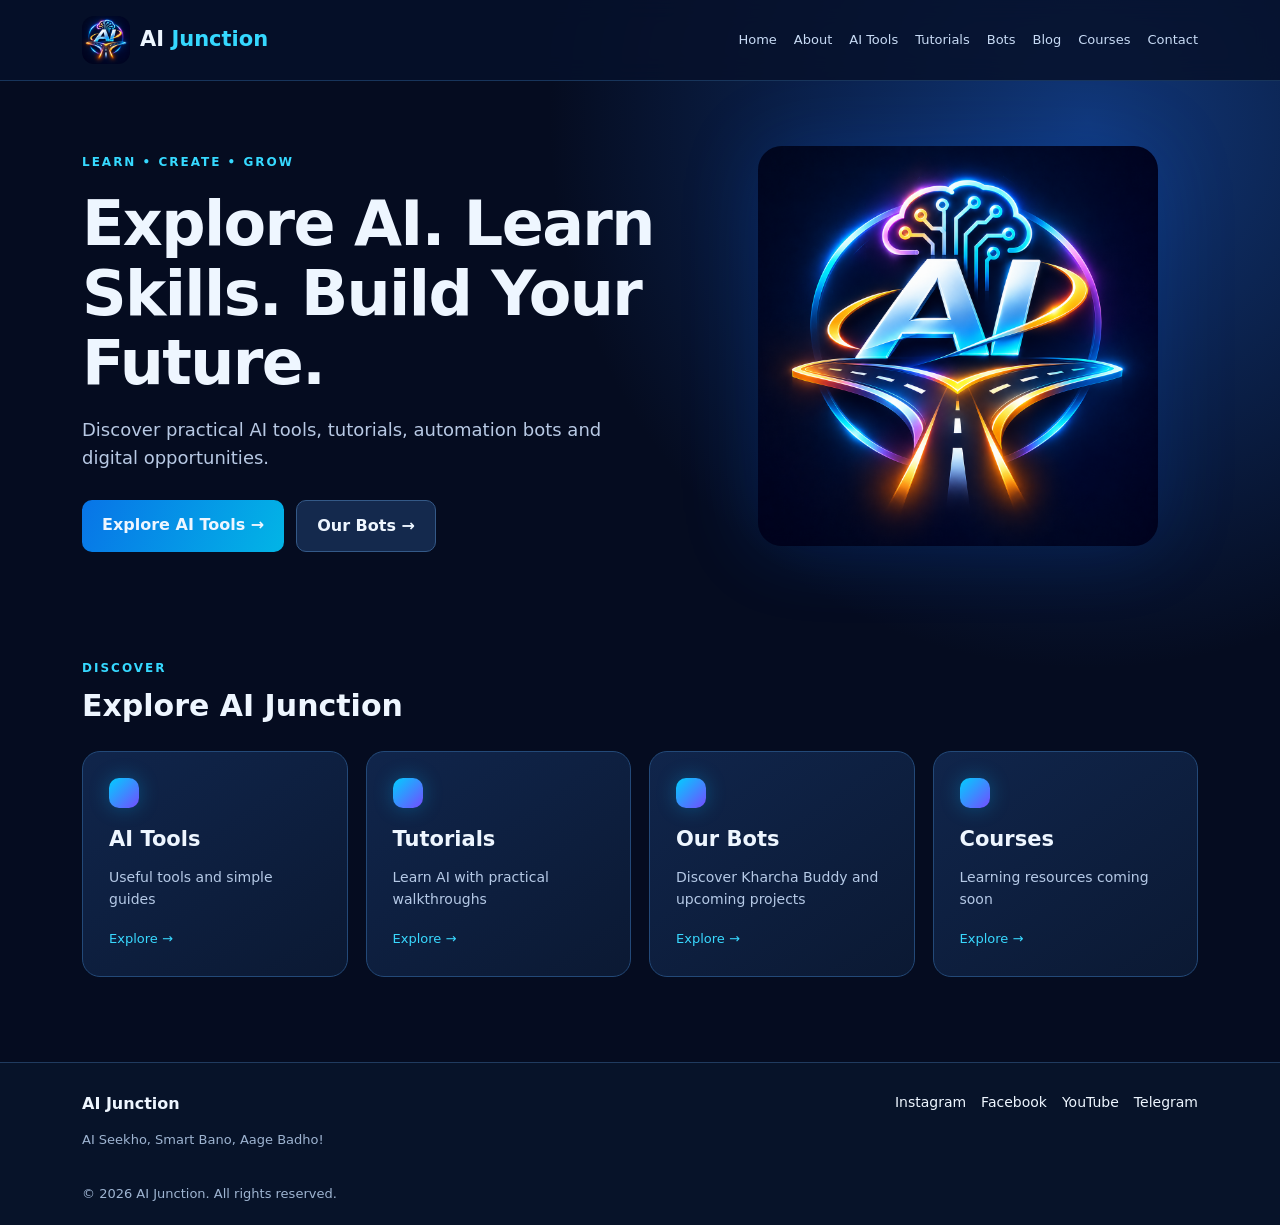
==== index.html @ a0bec38f "Add files via upload" ====
<!doctype html><html lang="en"><head><meta charset="utf-8"><meta name="viewport" content="width=device-width,initial-scale=1"><meta name="description" content="Discover practical AI tools, tutorials, automation bots and digital opportunities."><title>Explore AI. Learn Skills. Build Your Future. | AI Junction</title><link rel="icon" href="assets/ai-junction-logo.png"><link rel="stylesheet" href="style.css"></head><body><header class="header"><div class="container top"><a class="brand" href="index.html"><img src="assets/ai-junction-logo.png" alt="AI Junction logo"><span>AI <b>Junction</b></span></a><button class="menu" aria-label="Toggle navigation" aria-expanded="false">☰</button><nav class="nav"><a href="index.html">Home</a><a href="about.html">About</a><a href="tools.html">AI Tools</a><a href="tutorials.html">Tutorials</a><a href="bots.html">Bots</a><a href="blog.html">Blog</a><a href="courses.html">Courses</a><a href="contact.html">Contact</a></nav></div></header><main><section class="hero container"><div class="hero-copy"><span class="eyebrow">LEARN • CREATE • GROW</span><h1>Explore AI. Learn Skills. Build Your Future.</h1><p>Discover practical AI tools, tutorials, automation bots and digital opportunities.</p><div class="actions"><a class="btn " href="tools.html">Explore AI Tools →</a><a class="btn secondary" href="bots.html">Our Bots →</a></div></div><div class="hero-art"><img src="assets/ai-junction-logo.png" alt="AI Junction neon logo"></div></section><section class="container section"><div class="section-head"><span class="eyebrow">DISCOVER</span><h2>Explore AI Junction</h2></div><div class="cards"><a class="tile" href="tools.html"><span class="dot"></span><h2>AI Tools</h2><p>Useful tools and simple guides</p><span class="more">Explore →</span></a><a class="tile" href="tutorials.html"><span class="dot"></span><h2>Tutorials</h2><p>Learn AI with practical walkthroughs</p><span class="more">Explore →</span></a><a class="tile" href="bots.html"><span class="dot"></span><h2>Our Bots</h2><p>Discover Kharcha Buddy and upcoming projects</p><span class="more">Explore →</span></a><a class="tile" href="courses.html"><span class="dot"></span><h2>Courses</h2><p>Learning resources coming soon</p><span class="more">Explore →</span></a></div></section></main><footer class="footer"><div class="container foot"><div><strong>AI Junction</strong><p>AI Seekho, Smart Bano, Aage Badho!</p></div><div class="social"><a href="https://www.instagram.com/aijunction.in/" target="_blank" rel="noopener">Instagram</a><a href="https://www.facebook.com/" target="_blank" rel="noopener">Facebook</a><a href="https://www.youtube.com/" target="_blank" rel="noopener">YouTube</a><a href="https://t.me/learn_and_earn_ai" target="_blank" rel="noopener">Telegram</a></div></div><div class="container legal">© <span id="year"></span> AI Junction. All rights reserved.</div></footer><script src="script.js"></script></body></html>
---- style.css ----
*{box-sizing:border-box}html{scroll-behavior:smooth}body{margin:0;background:#050c20;color:#eef6ff;font:16px/1.6 system-ui,-apple-system,Segoe UI,sans-serif;background-image:radial-gradient(ellipse at 85% 10%,#113778 0%,transparent 35%)}a{color:inherit;text-decoration:none}.container{max-width:1160px;margin:auto;padding:0 22px}.header{border-bottom:1px solid #18355b;background:#06112bd9;position:sticky;top:0;z-index:10;backdrop-filter:blur(12px)}.top{display:flex;align-items:center;justify-content:space-between;min-height:80px;gap:20px}.brand{display:flex;align-items:center;gap:10px;font-size:21px;font-weight:750;white-space:nowrap}.brand img{width:48px;height:48px;object-fit:cover;border-radius:12px}.brand b{color:#35d8ff}.nav{display:flex;gap:17px;flex-wrap:wrap}.nav a{font-size:13px;color:#c8dbf5}.nav a:hover,.social a:hover{color:#43dcff}.menu{display:none;background:#102a50;border:1px solid #315c86;color:white;border-radius:8px;padding:8px 12px;font-size:22px}.hero{min-height:480px;display:grid;grid-template-columns:1.25fr 1fr;align-items:center;gap:35px;padding-top:65px;padding-bottom:65px}.eyebrow{color:#36d9ff;font-size:12px;font-weight:800;letter-spacing:2px}h1{font-size:clamp(35px,5vw,62px);line-height:1.12;letter-spacing:-1.6px;margin:16px 0}h2{line-height:1.25}.hero p{font-size:18px;color:#b8c9e4;max-width:580px}.hero-art{text-align:center}.hero-art img{width:100%;max-width:400px;border-radius:24px;box-shadow:0 0 80px #0066ff30}.actions{display:flex;gap:12px;flex-wrap:wrap;margin-top:27px}.btn{background:linear-gradient(115deg,#0874e7,#02b5e6);border-radius:10px;padding:12px 20px;font-weight:700}.btn.secondary{background:#14294d;border:1px solid #345987}.section{padding-top:35px;padding-bottom:85px}.section-head h2{font-size:30px;margin:8px 0 26px}.cards{display:grid;grid-template-columns:repeat(auto-fit,minmax(225px,1fr));gap:18px}.tile{display:block;background:linear-gradient(145deg,#10254b,#0b1933);border:1px solid #234978;padding:26px;border-radius:18px;min-height:220px;transition:transform .2s,border-color .2s}.tile:hover{transform:translateY(-4px);border-color:#24cfff}.tile h2{font-size:21px;margin:18px 0 6px}.tile p{font-size:14px;color:#b5c9e6}.dot{display:block;width:30px;height:30px;border-radius:10px;background:linear-gradient(135deg,#00cfff,#744bff);box-shadow:0 0 20px #00baff50}.more{font-size:13px;color:#39d9ff}.footer{border-top:1px solid #203b5f;background:#071329}.foot{padding-top:28px;padding-bottom:20px;display:flex;justify-content:space-between;gap:25px;flex-wrap:wrap}.foot p,.legal{color:#9eb4d1;font-size:13px}.social{display:flex;gap:15px;flex-wrap:wrap;font-size:14px}.legal{padding-bottom:20px}@media(max-width:850px){.menu{display:block}.nav{display:none;position:absolute;top:80px;left:0;right:0;background:#071631;padding:20px;flex-direction:column;border-bottom:1px solid #244771}.nav.open{display:flex}.hero{grid-template-columns:1fr;text-align:center;padding-top:45px;gap:25px}.hero p{margin-left:auto;margin-right:auto}.actions{justify-content:center}.hero-art img{max-width:270px}}
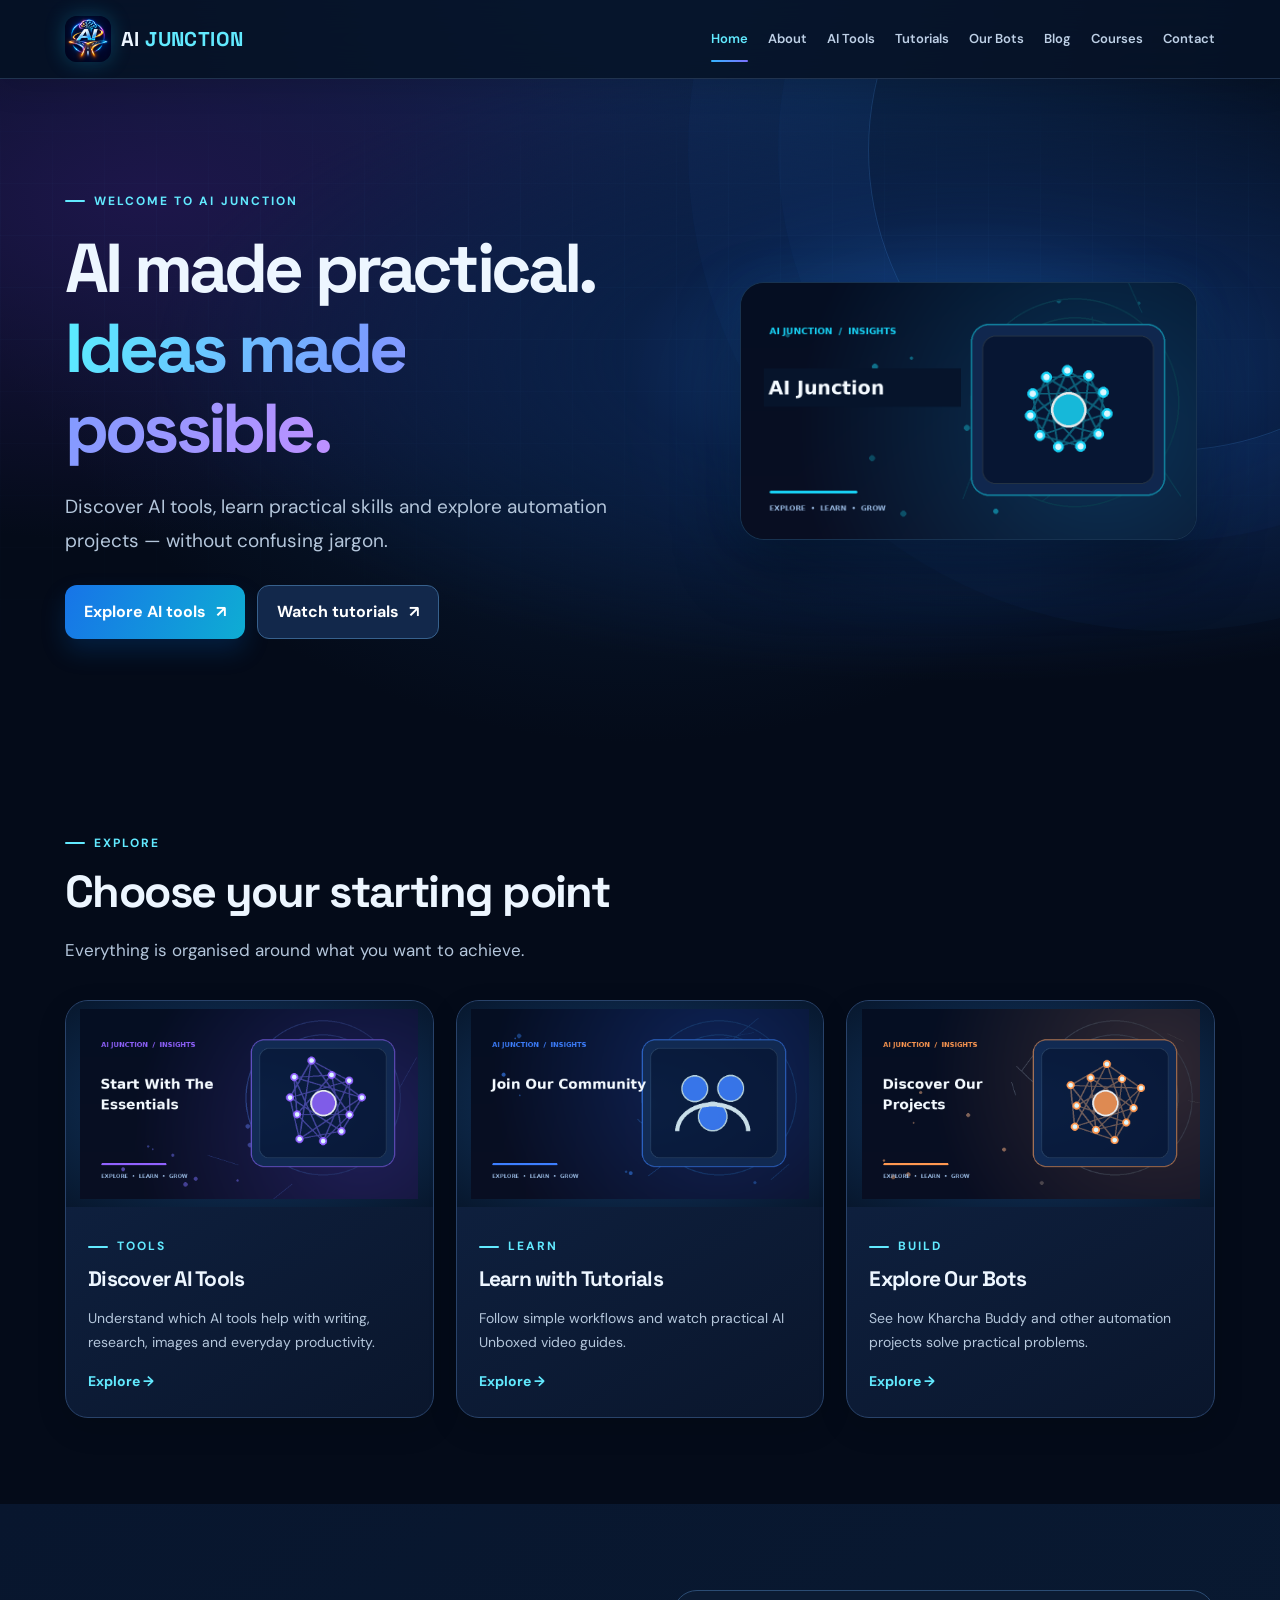
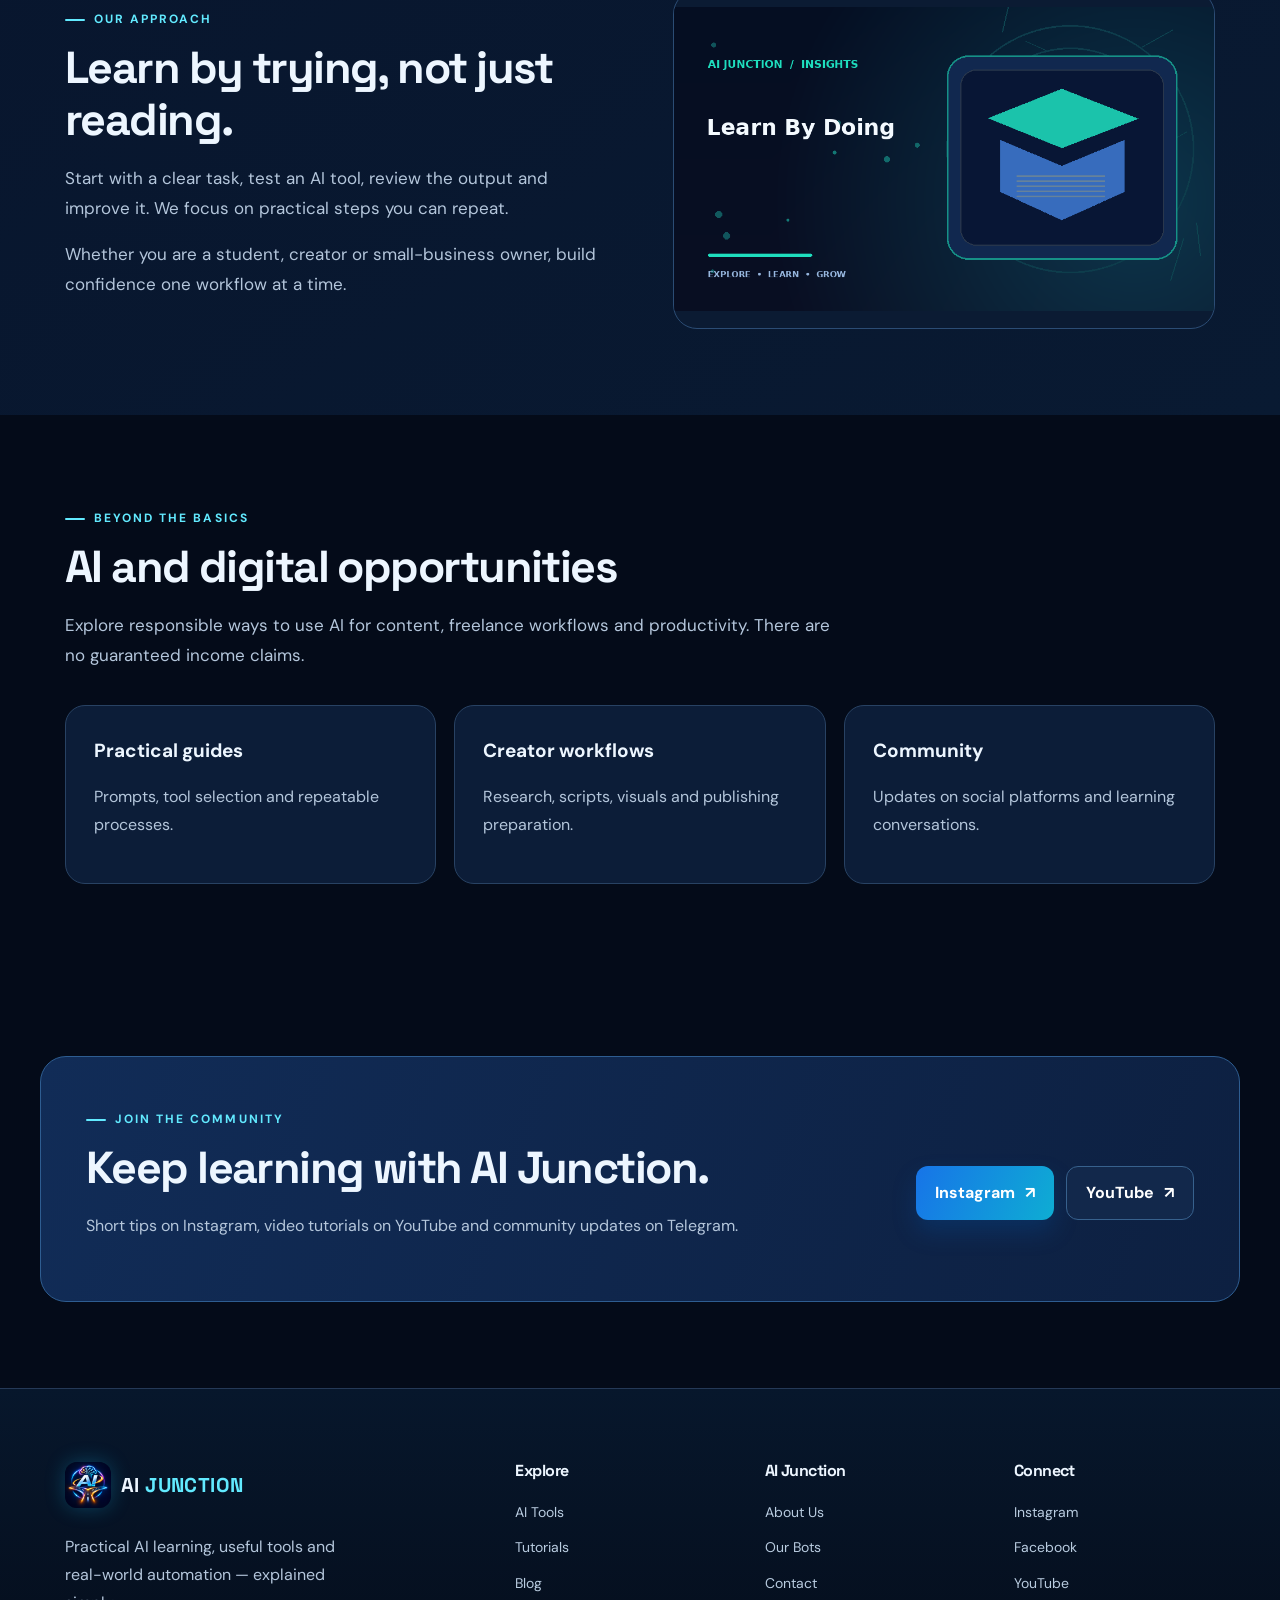
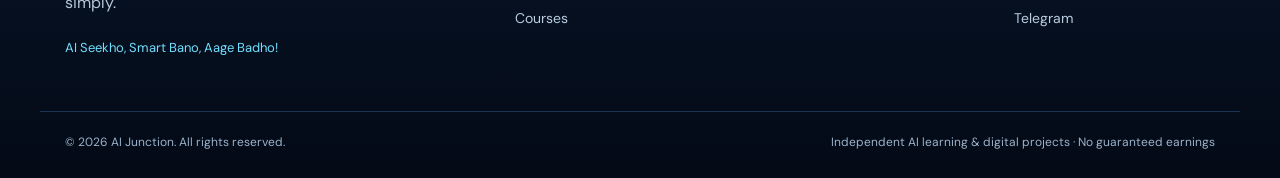
==== commit 14a80858: "Add inquiry form in contact.html" ====
--- a/index.html
+++ b/index.html
@@ -1 +1 @@
-<!doctype html><html lang="en"><head><meta charset="utf-8"><meta name="viewport" content="width=device-width,initial-scale=1"><meta name="description" content="Discover practical AI tools, tutorials, automation bots and digital opportunities."><title>Explore AI. Learn Skills. Build Your Future. | AI Junction</title><link rel="icon" href="assets/ai-junction-logo.png"><link rel="stylesheet" href="style.css"></head><body><header class="header"><div class="container top"><a class="brand" href="index.html"><img src="assets/ai-junction-logo.png" alt="AI Junction logo"><span>AI <b>Junction</b></span></a><button class="menu" aria-label="Toggle navigation" aria-expanded="false">☰</button><nav class="nav"><a href="index.html">Home</a><a href="about.html">About</a><a href="tools.html">AI Tools</a><a href="tutorials.html">Tutorials</a><a href="bots.html">Bots</a><a href="blog.html">Blog</a><a href="courses.html">Courses</a><a href="contact.html">Contact</a></nav></div></header><main><section class="hero container"><div class="hero-copy"><span class="eyebrow">LEARN • CREATE • GROW</span><h1>Explore AI. Learn Skills. Build Your Future.</h1><p>Discover practical AI tools, tutorials, automation bots and digital opportunities.</p><div class="actions"><a class="btn " href="tools.html">Explore AI Tools →</a><a class="btn secondary" href="bots.html">Our Bots →</a></div></div><div class="hero-art"><img src="assets/ai-junction-logo.png" alt="AI Junction neon logo"></div></section><section class="container section"><div class="section-head"><span class="eyebrow">DISCOVER</span><h2>Explore AI Junction</h2></div><div class="cards"><a class="tile" href="tools.html"><span class="dot"></span><h2>AI Tools</h2><p>Useful tools and simple guides</p><span class="more">Explore →</span></a><a class="tile" href="tutorials.html"><span class="dot"></span><h2>Tutorials</h2><p>Learn AI with practical walkthroughs</p><span class="more">Explore →</span></a><a class="tile" href="bots.html"><span class="dot"></span><h2>Our Bots</h2><p>Discover Kharcha Buddy and upcoming projects</p><span class="more">Explore →</span></a><a class="tile" href="courses.html"><span class="dot"></span><h2>Courses</h2><p>Learning resources coming soon</p><span class="more">Explore →</span></a></div></section></main><footer class="footer"><div class="container foot"><div><strong>AI Junction</strong><p>AI Seekho, Smart Bano, Aage Badho!</p></div><div class="social"><a href="https://www.instagram.com/aijunction.in/" target="_blank" rel="noopener">Instagram</a><a href="https://www.facebook.com/" target="_blank" rel="noopener">Facebook</a><a href="https://www.youtube.com/" target="_blank" rel="noopener">YouTube</a><a href="https://t.me/learn_and_earn_ai" target="_blank" rel="noopener">Telegram</a></div></div><div class="container legal">© <span id="year"></span> AI Junction. All rights reserved.</div></footer><script src="script.js"></script></body></html>+<!doctype html><html lang="en"><head><meta charset="utf-8"><meta name="viewport" content="width=device-width, initial-scale=1"><meta name="theme-color" content="#061024"><meta name="description" content="AI tools, tutorials and practical automation at AI Junction"><title>Learn AI, Build Smarter | AI Junction</title><link rel="icon" href="assets/logo.png"><link rel="stylesheet" href="style.css"></head><body><header class="header"><div class="container header-inner"><a class="brand" href="index.html"><img src="assets/logo.png" alt="AI Junction logo"><span>AI <b>JUNCTION</b></span></a><button class="menu-toggle" aria-label="Toggle menu" aria-expanded="false" aria-controls="primary-nav">☰</button><nav id="primary-nav" class="nav"><a href="index.html" class="active">Home</a><a href="about.html" class="">About</a><a href="tools.html" class="">AI Tools</a><a href="tutorials.html" class="">Tutorials</a><a href="bots.html" class="">Our Bots</a><a href="blog.html" class="">Blog</a><a href="courses.html" class="">Courses</a><a href="contact.html" class="">Contact</a></nav></div></header><main><section class="hero"><div class="container hero-layout"><div><div class="eyebrow">WELCOME TO AI JUNCTION</div><h1>AI made practical.<br><em>Ideas made possible.</em></h1><p class="intro">Discover AI tools, learn practical skills and explore automation projects — without confusing jargon.</p><div class="actions"><a class="button " href="tools.html" >Explore AI tools <span aria-hidden="true">↗</span></a><a class="button secondary" href="https://www.youtube.com/@AiUnboxedProLevel" target=_blank rel=noopener noreferrer>Watch tutorials <span aria-hidden="true">↗</span></a></div></div><div class="hero-image"><img class="" src="assets/images/041-index-ai-junction.png" alt="AI made practical.&lt;br&gt;&lt;em&gt;Ideas made possible.&lt;/em&gt;" loading="lazy"></div></div></section><section class="section"><div class="container"><div class="section-heading"><span class="eyebrow">EXPLORE</span><h2>Choose your starting point</h2><p>Everything is organised around what you want to achieve.</p></div><div class="card-grid"><article class="card"><img class="" src="assets/images/043-start-with-the-essentials.png" alt="Discover AI Tools" loading="lazy"><div class="card-content"><span class="eyebrow">TOOLS</span><h3>Discover AI Tools</h3><p>Understand which AI tools help with writing, research, images and everyday productivity.</p><a class=inline-link href=tools.html>Explore →</a></div></article><article class="card"><img class="" src="assets/images/047-join-our-community.png" alt="Learn with Tutorials" loading="lazy"><div class="card-content"><span class="eyebrow">LEARN</span><h3>Learn with Tutorials</h3><p>Follow simple workflows and watch practical AI Unboxed video guides.</p><a class=inline-link href=tutorials.html>Explore →</a></div></article><article class="card"><img class="" src="assets/images/045-discover-our-projects.png" alt="Explore Our Bots" loading="lazy"><div class="card-content"><span class="eyebrow">BUILD</span><h3>Explore Our Bots</h3><p>See how Kharcha Buddy and other automation projects solve practical problems.</p><a class=inline-link href=bots.html>Explore →</a></div></article></div></div></section><section class="section tinted"><div class="container split reverse"><div class="split-image"><img class="" src="assets/images/044-learn-by-doing.png" alt="Learn by trying, not just reading." loading="lazy"></div><div><span class="eyebrow">OUR APPROACH</span><h2>Learn by trying, not just reading.</h2><p>Start with a clear task, test an AI tool, review the output and improve it. We focus on practical steps you can repeat.</p><p>Whether you are a student, creator or small-business owner, build confidence one workflow at a time.</p></div></div></section><section class="section"><div class="container"><div class="section-heading"><span class="eyebrow">BEYOND THE BASICS</span><h2>AI and digital opportunities</h2><p>Explore responsible ways to use AI for content, freelance workflows and productivity. There are no guaranteed income claims.</p></div><div class="feature-strip"><div><strong>Practical guides</strong><p>Prompts, tool selection and repeatable processes.</p></div><div><strong>Creator workflows</strong><p>Research, scripts, visuals and publishing preparation.</p></div><div><strong>Community</strong><p>Updates on social platforms and learning conversations.</p></div></div></div></section><section class="section cta-section"><div class="container cta"><div><span class="eyebrow">JOIN THE COMMUNITY</span><h2>Keep learning with AI Junction.</h2><p>Short tips on Instagram, video tutorials on YouTube and community updates on Telegram.</p></div><div class="actions"><a class="button " href="https://www.instagram.com/aijunction.in/" target=_blank rel=noopener noreferrer>Instagram <span aria-hidden="true">↗</span></a><a class="button secondary" href="https://www.youtube.com/@AiUnboxedProLevel" target=_blank rel=noopener noreferrer>YouTube <span aria-hidden="true">↗</span></a></div></div></section></main><footer class="footer"><div class="container footer-top"><div class="footer-brand"><a class="brand" href="index.html"><img src="assets/logo.png" alt=""><span>AI <b>JUNCTION</b></span></a><p>Practical AI learning, useful tools and real-world automation — explained simply.</p><span class="footer-motto">AI Seekho, Smart Bano, Aage Badho!</span></div><div class="footer-col"><h3>Explore</h3><a href="tools.html" >AI Tools</a><a href="tutorials.html" >Tutorials</a><a href="blog.html" >Blog</a><a href="courses.html" >Courses</a></div><div class="footer-col"><h3>AI Junction</h3><a href="about.html" >About Us</a><a href="bots.html" >Our Bots</a><a href="contact.html" >Contact</a></div><div class="footer-col"><h3>Connect</h3><a href="https://www.instagram.com/aijunction.in/" target=_blank rel=noopener noreferrer>Instagram</a><a href="https://www.facebook.com/profile.php?id=100072546415103" target=_blank rel=noopener noreferrer>Facebook</a><a href="https://www.youtube.com/@AiUnboxedProLevel" target=_blank rel=noopener noreferrer>YouTube</a><a href="https://t.me/learn_and_earn_ai" target=_blank rel=noopener noreferrer>Telegram</a></div></div><div class="container footer-bottom"><span>© 2026 AI Junction. All rights reserved.</span><span>Independent AI learning & digital projects · No guaranteed earnings</span></div></footer><script src="main.js"></script></body></html>
--- a/style.css
+++ b/style.css
@@ -1 +1,73 @@
-*{box-sizing:border-box}html{scroll-behavior:smooth}body{margin:0;background:#050c20;color:#eef6ff;font:16px/1.6 system-ui,-apple-system,Segoe UI,sans-serif;background-image:radial-gradient(ellipse at 85% 10%,#113778 0%,transparent 35%)}a{color:inherit;text-decoration:none}.container{max-width:1160px;margin:auto;padding:0 22px}.header{border-bottom:1px solid #18355b;background:#06112bd9;position:sticky;top:0;z-index:10;backdrop-filter:blur(12px)}.top{display:flex;align-items:center;justify-content:space-between;min-height:80px;gap:20px}.brand{display:flex;align-items:center;gap:10px;font-size:21px;font-weight:750;white-space:nowrap}.brand img{width:48px;height:48px;object-fit:cover;border-radius:12px}.brand b{color:#35d8ff}.nav{display:flex;gap:17px;flex-wrap:wrap}.nav a{font-size:13px;color:#c8dbf5}.nav a:hover,.social a:hover{color:#43dcff}.menu{display:none;background:#102a50;border:1px solid #315c86;color:white;border-radius:8px;padding:8px 12px;font-size:22px}.hero{min-height:480px;display:grid;grid-template-columns:1.25fr 1fr;align-items:center;gap:35px;padding-top:65px;padding-bottom:65px}.eyebrow{color:#36d9ff;font-size:12px;font-weight:800;letter-spacing:2px}h1{font-size:clamp(35px,5vw,62px);line-height:1.12;letter-spacing:-1.6px;margin:16px 0}h2{line-height:1.25}.hero p{font-size:18px;color:#b8c9e4;max-width:580px}.hero-art{text-align:center}.hero-art img{width:100%;max-width:400px;border-radius:24px;box-shadow:0 0 80px #0066ff30}.actions{display:flex;gap:12px;flex-wrap:wrap;margin-top:27px}.btn{background:linear-gradient(115deg,#0874e7,#02b5e6);border-radius:10px;padding:12px 20px;font-weight:700}.btn.secondary{background:#14294d;border:1px solid #345987}.section{padding-top:35px;padding-bottom:85px}.section-head h2{font-size:30px;margin:8px 0 26px}.cards{display:grid;grid-template-columns:repeat(auto-fit,minmax(225px,1fr));gap:18px}.tile{display:block;background:linear-gradient(145deg,#10254b,#0b1933);border:1px solid #234978;padding:26px;border-radius:18px;min-height:220px;transition:transform .2s,border-color .2s}.tile:hover{transform:translateY(-4px);border-color:#24cfff}.tile h2{font-size:21px;margin:18px 0 6px}.tile p{font-size:14px;color:#b5c9e6}.dot{display:block;width:30px;height:30px;border-radius:10px;background:linear-gradient(135deg,#00cfff,#744bff);box-shadow:0 0 20px #00baff50}.more{font-size:13px;color:#39d9ff}.footer{border-top:1px solid #203b5f;background:#071329}.foot{padding-top:28px;padding-bottom:20px;display:flex;justify-content:space-between;gap:25px;flex-wrap:wrap}.foot p,.legal{color:#9eb4d1;font-size:13px}.social{display:flex;gap:15px;flex-wrap:wrap;font-size:14px}.legal{padding-bottom:20px}@media(max-width:850px){.menu{display:block}.nav{display:none;position:absolute;top:80px;left:0;right:0;background:#071631;padding:20px;flex-direction:column;border-bottom:1px solid #244771}.nav.open{display:flex}.hero{grid-template-columns:1fr;text-align:center;padding-top:45px;gap:25px}.hero p{margin-left:auto;margin-right:auto}.actions{justify-content:center}.hero-art img{max-width:270px}}+
+@import url('https://fonts.googleapis.com/css2?family=DM+Sans:wght@400;500;600;700&family=Space+Grotesk:wght@400;500;600;700&display=swap');
+:root{--bg:#050c1c;--panel:#0c1b36;--panel2:#101f3c;--line:#233a5b;--text:#edf6ff;--muted:#b4c6db;--cyan:#4bddff;--blue:#2785ef}
+*{box-sizing:border-box}html{scroll-behavior:smooth}body{margin:0;background:var(--bg);color:var(--text);font:16px/1.75 'DM Sans',sans-serif}a{color:inherit;text-decoration:none}img{max-width:100%;display:block}h1,h2,h3{font-family:'Space Grotesk',sans-serif;line-height:1.16;letter-spacing:-.035em}h1{font-size:clamp(42px,5.4vw,78px);margin:16px 0 22px}h2{font-size:clamp(30px,3.5vw,47px);margin:12px 0 18px}h3{font-size:21px;margin:10px 0}p{color:var(--muted)}em{font-style:normal;color:var(--cyan)}.container{max-width:1200px;padding:0 25px;margin:auto}.header{position:sticky;top:0;z-index:30;background:#071226eb;backdrop-filter:blur(18px);border-bottom:1px solid #20334f}.header-inner{display:flex;justify-content:space-between;align-items:center;min-height:78px;gap:24px}.brand{display:inline-flex;align-items:center;gap:10px;white-space:nowrap;font:700 20px 'Space Grotesk';letter-spacing:.02em}.brand img{width:46px;height:46px;border-radius:12px}.brand b{color:var(--cyan)}.nav{display:flex;gap:20px;align-items:center}.nav a{font-size:13px;font-weight:600;color:#bed0e6}.nav a:hover,.nav a.active{color:var(--cyan)}.menu-toggle{display:none;background:#12284a;border:1px solid #35577a;border-radius:10px;color:white;padding:7px 12px;font-size:22px}.hero{padding:104px 0 100px;background:radial-gradient(ellipse at 80% 30%,#123c72 0%,transparent 49%),radial-gradient(ellipse at 0 0,#10204c,transparent 42%)}.hero.compact{padding:76px 0}.hero-layout{display:grid;grid-template-columns:1.1fr .9fr;gap:55px;align-items:center}.eyebrow{display:block;color:var(--cyan);font-size:12px;font-weight:700;letter-spacing:.17em;text-transform:uppercase}.intro{font-size:19px;line-height:1.8;max-width:650px}.hero-image img{width:100%;aspect-ratio:16/11;object-fit:cover;border-radius:28px;border:1px solid #3d6090;box-shadow:0 30px 90px #0485ff2b}.actions{display:flex;gap:12px;flex-wrap:wrap;margin-top:27px}.button{display:inline-flex;gap:10px;align-items:center;background:linear-gradient(115deg,#1774e8,#0eadd3);color:white;font-weight:700;border-radius:12px;padding:12px 19px;transition:transform .2s}.button:hover{transform:translateY(-3px)}.button.secondary{background:#12284b;border:1px solid #37618d}.section{padding:86px 0}.section.tinted,.tinted{background:linear-gradient(145deg,#08162e,#091a32)}.section-heading{max-width:780px;margin-bottom:34px}.section-heading p{font-size:17px}.card-grid{display:grid;grid-template-columns:repeat(3,minmax(0,1fr));gap:22px}.card{overflow:hidden;border:1px solid var(--line);border-radius:23px;background:linear-gradient(150deg,#102446,#0a162c);transition:transform .25s,border-color .25s}.card:hover{transform:translateY(-5px);border-color:#398acb}.card img{width:100%;aspect-ratio:16/9;object-fit:cover}.card-content{padding:22px}.card-content p{font-size:14px;margin-bottom:12px}.inline-link{font-size:14px;font-weight:700;color:var(--cyan)}.split{display:grid;grid-template-columns:1fr 1fr;align-items:center;gap:65px}.split.reverse .split-image{order:2}.split-image img{width:100%;border-radius:24px;aspect-ratio:16/10;object-fit:cover;border:1px solid #2b4c74}.split p{font-size:17px}.principles{display:grid;grid-template-columns:repeat(3,1fr);gap:18px}.principles>div,.feature-strip>div{background:#0c1d38;border:1px solid #284263;border-radius:20px;padding:28px}.principles span{font-size:28px;color:var(--cyan);font-weight:700}.feature-strip{display:grid;grid-template-columns:repeat(3,1fr);gap:18px}.feature-strip strong{font-size:19px}.cta{padding:45px;border-radius:26px;border:1px solid #2e5d91;background:linear-gradient(110deg,#112c57,#0d2041);display:flex;justify-content:space-between;gap:28px;align-items:center}.cta .actions{min-width:270px}.narrow{max-width:780px}.center{text-align:center}.center-actions{justify-content:center}.product{display:grid;grid-template-columns:1fr 1fr;gap:60px;align-items:center}.product-visual img{width:100%;border-radius:26px}.checklist{padding-left:20px;color:#d6e8f8;line-height:2.2}.muted{font-size:13px}.video-feature,.contact-note{display:grid;grid-template-columns:1.15fr .85fr;gap:60px;align-items:center}.video-feature img,.contact-note img{border-radius:24px;width:100%}.notice{border:1px solid #2b4c73;border-radius:22px;background:#10213d;padding:36px;max-width:900px}.contact-grid{display:grid;grid-template-columns:repeat(2,1fr);gap:20px}.contact-tile{display:block;padding:30px;border:1px solid #2c4667;border-radius:22px;background:#0d203e}.contact-tile:hover{border-color:#45d7ff}.contact-symbol{display:inline-grid;place-items:center;width:49px;height:49px;border-radius:14px;background:#17416a;color:#60e6ff;font-size:29px}.footer{background:#061021;border-top:1px solid #253957;padding-top:65px}.footer-top{display:grid;grid-template-columns:2fr repeat(3,1fr);gap:48px;padding-bottom:50px}.footer-brand p{max-width:290px}.footer-motto{color:#71dfff;font-size:13px}.footer-col{display:flex;flex-direction:column;gap:11px}.footer-col h3{font-size:16px;margin:0 0 8px}.footer-col a{color:#b9cce0;font-size:14px}.footer-col a:hover{color:#4bddff}.footer-bottom{border-top:1px solid #1c3452;padding-top:20px;padding-bottom:25px;display:flex;justify-content:space-between;gap:12px;flex-wrap:wrap;color:#9bb2ca;font-size:12px}a:focus-visible,button:focus-visible{outline:2px solid #ffbd5e;outline-offset:4px}
+@media(max-width:1000px){.nav{gap:10px}.nav a{font-size:12px}.hero-layout,.split,.product,.video-feature,.contact-note{gap:28px}.footer-top{gap:20px}}
+@media(max-width:760px){.menu-toggle{display:block}.nav{display:none;position:absolute;top:77px;left:0;right:0;background:#081831;padding:20px 25px;flex-direction:column;align-items:stretch;border-bottom:1px solid #34547c}.nav.open{display:flex}.nav a{font-size:15px;padding:7px 0}.hero-layout,.split,.product,.video-feature,.contact-note{grid-template-columns:1fr}.split.reverse .split-image{order:0}.hero{padding:58px 0}.hero.compact{padding:45px 0}.section{padding:56px 0}.card-grid,.principles,.feature-strip{grid-template-columns:repeat(2,1fr)}.footer-top{grid-template-columns:repeat(2,1fr)}.cta{display:block}.contact-grid{grid-template-columns:1fr}}
+@media(max-width:520px){.card-grid,.principles,.feature-strip,.footer-top{grid-template-columns:1fr}.container{padding:0 18px}.hero h1{font-size:43px}.cta{padding:24px}.section{padding:44px 0}.footer{padding-top:42px}}
+@media(prefers-reduced-motion:reduce){*{scroll-behavior:auto!important;transition:none!important}}
+
+/* V3 — premium visual system */
+:root{--bg:#040b19;--panel:#0a1933;--line:#29436a;--cyan:#62eaff}
+body{background:radial-gradient(ellipse 60% 25% at 50% -3%,#0e315d 0,transparent 100%),var(--bg)}
+.header{background:#061226d9;box-shadow:0 8px 30px #0002}
+.brand img{box-shadow:0 0 20px #18c8ff40}
+.nav a{transition:color .25s}
+.nav a.active{position:relative}
+.nav a.active:after{content:"";position:absolute;bottom:-12px;left:0;right:0;height:2px;background:linear-gradient(90deg,#34b5ff,#7b70ff);border-radius:3px}
+.hero{position:relative;isolation:isolate;overflow:hidden;background:radial-gradient(ellipse at 75% 42%,#143b73 0%,#0a2047 25%,transparent 60%),radial-gradient(ellipse at 12% 18%,#1d164a,transparent 45%);min-height:590px;display:flex;align-items:center}
+.hero.compact{min-height:475px}
+.hero:before{content:"";position:absolute;inset:0;z-index:-1;opacity:.34;background-image:linear-gradient(#5eb5ff13 1px,transparent 1px),linear-gradient(90deg,#5eb5ff13 1px,transparent 1px);background-size:52px 52px;mask-image:linear-gradient(to bottom,transparent,#000 20%,transparent 100%)}
+.hero:after{content:"";position:absolute;right:-190px;top:-230px;width:600px;height:600px;border-radius:50%;border:1px solid #4b9fff33;box-shadow:0 0 0 90px #2f82e608,0 0 0 180px #2f82e608;pointer-events:none;z-index:-1}
+.hero h1{font-weight:700;letter-spacing:-.055em}
+.hero h1 em{background:linear-gradient(110deg,#59efff,#7b9cff,#bf90ff);background-clip:text;-webkit-background-clip:text;color:transparent}
+.hero-image{position:relative;display:flex;align-items:center;justify-content:center;min-width:0;padding:18px}
+.hero-image:before{content:"";position:absolute;inset:12% 5%;border-radius:50%;background:#2485f6;filter:blur(70px);opacity:.25;z-index:-1;animation:aura 7s ease-in-out infinite alternate}
+.hero-image img{width:100%;height:auto;max-height:430px;aspect-ratio:auto;object-fit:contain;object-position:center;border:1px solid #36679a55;background:#08182b;border-radius:24px;box-shadow:0 25px 65px #0007,0 0 40px #007dff18;animation:floatArt 7s ease-in-out infinite}
+.hero.compact .hero-image img{max-height:360px}
+.eyebrow{display:inline-flex;align-items:center;gap:9px}
+.eyebrow:before{content:"";width:20px;height:2px;border-radius:3px;background:currentColor}
+.button{box-shadow:0 12px 25px #005ab73d;transition:transform .25s,box-shadow .25s,filter .25s}
+.button:hover{transform:translateY(-4px);box-shadow:0 16px 36px #1189ff55;filter:brightness(1.12)}
+.button.secondary{box-shadow:none}
+.card{position:relative;box-shadow:0 10px 30px #0002;transition:transform .35s,border-color .35s,box-shadow .35s}
+.card:before{content:"";position:absolute;inset:0;pointer-events:none;border-radius:inherit;background:linear-gradient(140deg,#75e8ff12,transparent 50%);opacity:0;transition:opacity .3s}
+.card:hover{transform:translateY(-8px);border-color:#5bc7ff88;box-shadow:0 20px 55px #0076ee22}
+.card:hover:before{opacity:1}
+.card img{object-fit:contain;background:radial-gradient(ellipse at 50% 50%,#153e6e,#07172d);padding:8px}
+.split-image img,.product-visual img,.video-feature img,.contact-note img{height:auto;max-height:480px;object-fit:contain;background:#0b1b33}
+.section-heading h2{max-width:700px}
+.principles>div,.feature-strip>div,.contact-tile{transition:transform .3s,border-color .3s,background .3s}
+.principles>div:hover,.feature-strip>div:hover,.contact-tile:hover{transform:translateY(-5px);border-color:#5fcaff;background:#10274b}
+.footer{background:linear-gradient(180deg,#07172c,#040a16)}
+.footer-top{padding-top:8px}
+.footer-col a{transition:color .2s,transform .2s}
+.footer-col a:hover{transform:translateX(3px)}
+/* Reveal only when JS has initialized; content stays visible without JS */
+.js-motion .reveal{opacity:0;transform:translateY(26px);transition:opacity .7s ease,transform .7s cubic-bezier(.2,.8,.2,1)}
+.js-motion .reveal.visible{opacity:1;transform:none}
+@keyframes floatArt{0%,100%{transform:translateY(0)}50%{transform:translateY(-11px)}}
+@keyframes aura{from{opacity:.16;transform:scale(.92)}to{opacity:.35;transform:scale(1.08)}}
+@media(max-width:760px){.nav a.active:after{display:none}.hero{min-height:unset;padding:65px 0}.hero.compact{min-height:unset;padding:55px 0}.hero-image img{max-height:340px}.hero.compact .hero-image img{max-height:300px}.hero:after{width:300px;height:300px;right:-130px;top:-90px}.hero-image{padding:8px}}
+@media(prefers-reduced-motion:reduce){.hero-image img,.hero-image:before{animation:none!important}.js-motion .reveal{opacity:1!important;transform:none!important;transition:none!important}}
+
+/* Contact inquiry */
+#inquiry { scroll-margin-top: 86px; }
+.inquiry-layout { display:grid; grid-template-columns:minmax(0, .85fr) minmax(0, 1.15fr); align-items:center; gap:clamp(24px, 6vw, 70px); }
+.inquiry-intro h2 { margin-top:0; max-width:14ch; }
+.inquiry-intro img { width:100%; max-width:420px; max-height:245px; object-fit:contain; margin-top:24px; border:1px solid var(--line); border-radius:20px; background:#08182b; }
+.inquiry-form { background:linear-gradient(155deg,#132a50,#0b172d); border:1px solid #345680; border-radius:24px; padding:clamp(20px,4vw,36px); box-shadow:0 20px 45px #0003; }
+.inquiry-form h3 { margin:0 0 23px; font-size:clamp(24px,3vw,32px); }
+.inquiry-fields { display:grid; grid-template-columns:repeat(2,minmax(0,1fr)); gap:16px; }
+.inquiry-form label { display:grid; gap:6px; margin-bottom:16px; font-size:14px; font-weight:700; }
+.inquiry-form input,.inquiry-form textarea { width:100%; min-width:0; padding:10px 13px; border:1px solid #41618d; border-radius:10px; background:#08172f; color:var(--text); font:inherit; font-size:16px; font-weight:400; }
+.inquiry-form textarea { resize:vertical; min-height:105px; }
+.inquiry-form input::placeholder,.inquiry-form textarea::placeholder { color:#9bb1cd; }
+.inquiry-form input:focus,.inquiry-form textarea:focus { outline:2px solid var(--cyan); outline-offset:2px; }
+.inquiry-form .button { border:0; cursor:pointer; font:inherit; font-weight:700; }
+.inquiry-form .button:disabled { cursor:wait; opacity:.72; transform:none; }
+.inquiry-note { font-size:13px; margin:-6px 0 18px; }
+.inquiry-status { margin:16px 0 0; color:var(--cyan); }
+.inquiry-status[data-error] { color:#ffc0ca; }
+@media(max-width:760px) { .inquiry-layout { grid-template-columns:1fr; } .inquiry-intro img { display:none; } }
+@media(max-width:520px) { .inquiry-fields { grid-template-columns:1fr; gap:0; } }
